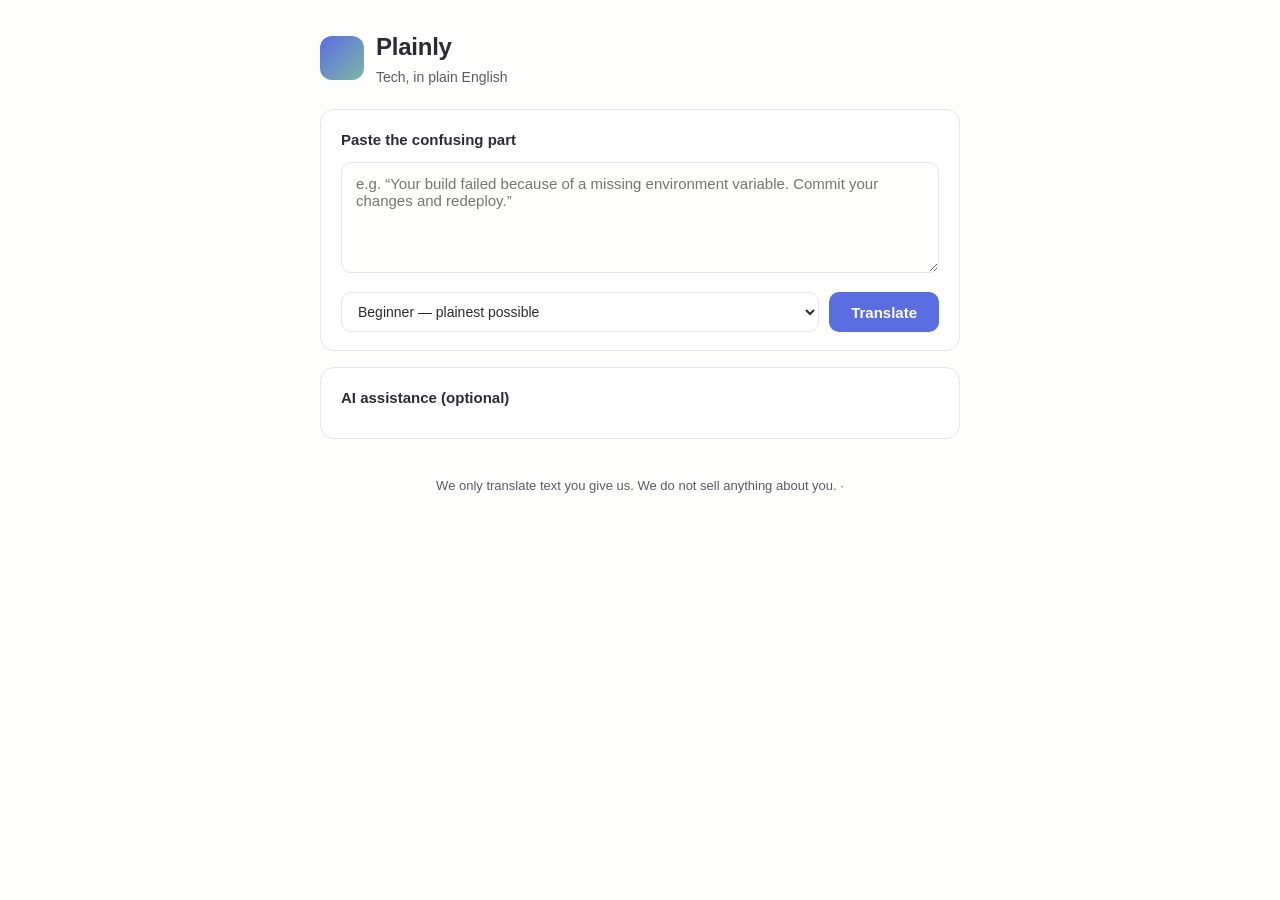
==== web/index.html @ da2fd2be "Prepare for Chrome Web Store + add Plainly Web PWA for Android/APK Chrome Web Store readiness: - man" ====
<!DOCTYPE html>
<html lang="en">
<head>
  <meta charset="UTF-8" />
  <meta name="viewport" content="width=device-width, initial-scale=1.0" />
  <title>Plainly — Tech, in plain English</title>
  <meta name="description" content="Paste confusing technical text and get a calm, plain-English explanation. Like Google Translate, but for tech jargon." />
  <meta name="theme-color" content="#5b6ee1" />
  <link rel="manifest" href="manifest.webmanifest" />
  <link rel="icon" href="icons/icon192.png" />
  <link rel="apple-touch-icon" href="icons/icon192.png" />
  <link rel="stylesheet" href="styles.css" />
</head>
<body>

  <header class="app-header">
    <span class="logo" aria-hidden="true"></span>
    <div>
      <h1>Plainly</h1>
      <p class="tagline">Tech, in plain English</p>
    </div>
  </header>

  <main class="app-main">

    <!-- ============ INPUT ============ -->
    <section class="card">
      <label for="input-text" class="card-heading">Paste the confusing part</label>
      <textarea
        id="input-text"
        rows="5"
        placeholder="e.g. “Your build failed because of a missing environment variable. Commit your changes and redeploy.”"
      ></textarea>

      <div class="controls">
        <select id="mode-select" aria-label="Explanation style">
          <option value="beginner">Beginner — plainest possible</option>
          <option value="business">Business owner</option>
          <option value="creator">Creator</option>
          <option value="adhd">ADHD — short chunks</option>
          <option value="devlite">Developer lite</option>
        </select>
        <button id="btn-translate" class="primary-btn">Translate</button>
      </div>
    </section>

    <!-- ============ RESULT ============ -->
    <section class="card" id="result-card" hidden>
      <h2 class="card-heading">In plain English</h2>
      <dl class="result">
        <dt>Plain meaning</dt>
        <dd id="out-plain"></dd>
        <dt>Why it matters</dt>
        <dd id="out-why"></dd>
        <dt>Next step</dt>
        <dd id="out-next"></dd>
        <dt id="out-risks-label" hidden>Risks</dt>
        <dd id="out-risks" hidden></dd>
        <dt>Terms translated</dt>
        <dd><ul id="out-terms" class="term-list"></ul></dd>
      </dl>
      <p id="out-source" class="note" hidden></p>
      <p id="out-note" class="note" hidden></p>
      <div class="controls">
        <button id="btn-copy" class="ghost-btn">Copy explanation</button>
        <button id="btn-ai-deeper" class="ghost-btn" hidden>Explain deeper with AI</button>
      </div>
    </section>

    <!-- ============ AI SETTINGS (collapsible, optional) ============ -->
    <details class="card">
      <summary class="card-heading">AI assistance (optional)</summary>
      <p class="note">
        Plainly works offline with its built-in glossary. Connect your own
        AI key for deeper explanations. Your key stays on this device.
      </p>
      <div class="settings-grid">
        <select id="ai-provider" aria-label="AI provider">
          <option value="none">Off — glossary only</option>
          <option value="claude">Claude (Anthropic)</option>
          <option value="openai">OpenAI</option>
          <option value="gemini">Gemini (Google)</option>
          <option value="local">Local model (Ollama)</option>
        </select>
        <input type="password" id="ai-key" placeholder="API key" autocomplete="off" hidden />
        <input type="text" id="ai-model" placeholder="Model (blank = default)" autocomplete="off" hidden />
        <button id="btn-ai-save" class="primary-btn" hidden>Save &amp; test</button>
      </div>
      <p id="ai-status" class="note" role="status"></p>
    </details>

    <p class="footer-note">
      We only translate text you give us. We do not sell anything about you.
      · <span id="glossary-count"></span>
    </p>
  </main>

  <!-- Shim must load first: it gives the shared extension services a
       chrome.* lookalike backed by localStorage/fetch. -->
  <script src="shim.js"></script>
  <script src="services/storageService.js"></script>
  <script src="services/glossaryService.js"></script>
  <script src="services/translator.js"></script>
  <script src="app.js"></script>
</body>
</html>
---- web/styles.css ----
/* Plainly Web — same calm design language as the extension. */
:root {
  --ink: #2b2b33;
  --ink-soft: #5b5b66;
  --paper: #fdfdfb;
  --card: #ffffff;
  --accent: #5b6ee1;
  --accent-soft: #eef0fc;
  --border: #e6e6ee;
  --green-soft: #e7f4ee;
  --radius: 14px;
  --font: -apple-system, BlinkMacSystemFont, "Segoe UI", Roboto,
    "Helvetica Neue", Arial, sans-serif;
}

@media (prefers-color-scheme: dark) {
  :root {
    --ink: #ececf1;
    --ink-soft: #a7a7b3;
    --paper: #1d1d24;
    --card: #26262f;
    --accent: #8a97e8;
    --accent-soft: #2c2f45;
    --border: #3a3a46;
    --green-soft: #233830;
  }
}

* { box-sizing: border-box; }

body {
  margin: 0;
  background: var(--paper);
  color: var(--ink);
  font-family: var(--font);
  font-size: 16px;
  line-height: 1.6;
}

.app-header {
  display: flex;
  align-items: center;
  gap: 12px;
  max-width: 680px;
  margin: 0 auto;
  padding: 28px 20px 8px;
}

.logo {
  width: 44px;
  height: 44px;
  border-radius: 12px;
  background: linear-gradient(135deg, var(--accent), #7fb6a4);
  flex: none;
}

.app-header h1 { margin: 0; font-size: 24px; letter-spacing: -0.01em; }
.tagline { margin: 0; color: var(--ink-soft); font-size: 14px; }

.app-main {
  max-width: 680px;
  margin: 0 auto;
  padding: 12px 20px 48px;
  display: grid;
  gap: 16px;
}

.card {
  background: var(--card);
  border: 1px solid var(--border);
  border-radius: var(--radius);
  padding: 18px 20px;
}

.card-heading {
  display: block;
  font-size: 15px;
  font-weight: 700;
  margin: 0 0 10px;
  cursor: default;
}
details .card-heading { cursor: pointer; }

textarea {
  width: 100%;
  padding: 12px 14px;
  border: 1px solid var(--border);
  border-radius: 10px;
  background: var(--paper);
  color: var(--ink);
  font-family: inherit;
  font-size: 15px;
  resize: vertical;
}
textarea:focus-visible { outline: 2px solid var(--accent); }

.controls {
  display: flex;
  gap: 10px;
  margin-top: 12px;
  flex-wrap: wrap;
}

select, input[type="password"], input[type="text"] {
  padding: 10px 12px;
  border: 1px solid var(--border);
  border-radius: 10px;
  background: var(--card);
  color: var(--ink);
  font-family: inherit;
  font-size: 14px;
  flex: 1;
  min-width: 180px;
}

.primary-btn {
  padding: 10px 22px;
  background: var(--accent);
  color: #fff;
  border: none;
  border-radius: 10px;
  font-family: inherit;
  font-size: 15px;
  font-weight: 600;
  cursor: pointer;
}
.primary-btn:hover { filter: brightness(1.08); }
.primary-btn:disabled { opacity: 0.6; cursor: wait; }

.ghost-btn {
  padding: 9px 16px;
  background: transparent;
  border: 1px solid var(--border);
  border-radius: 10px;
  color: var(--ink-soft);
  font-family: inherit;
  font-size: 14px;
  cursor: pointer;
}
.ghost-btn:hover { border-color: var(--accent); color: var(--accent); }

.result { margin: 0; }
.result dt {
  font-size: 12px;
  font-weight: 700;
  text-transform: uppercase;
  letter-spacing: 0.05em;
  color: var(--accent);
  margin-top: 12px;
}
.result dd { margin: 4px 0 0; }

.term-list { list-style: none; padding: 0; margin: 0; display: grid; gap: 4px; }
.term-list strong { text-transform: capitalize; }

.settings-grid { display: grid; gap: 10px; margin-top: 10px; }

.note { font-size: 13px; color: var(--ink-soft); margin: 10px 0 0; }

.footer-note {
  text-align: center;
  font-size: 13px;
  color: var(--ink-soft);
  padding: 8px;
}
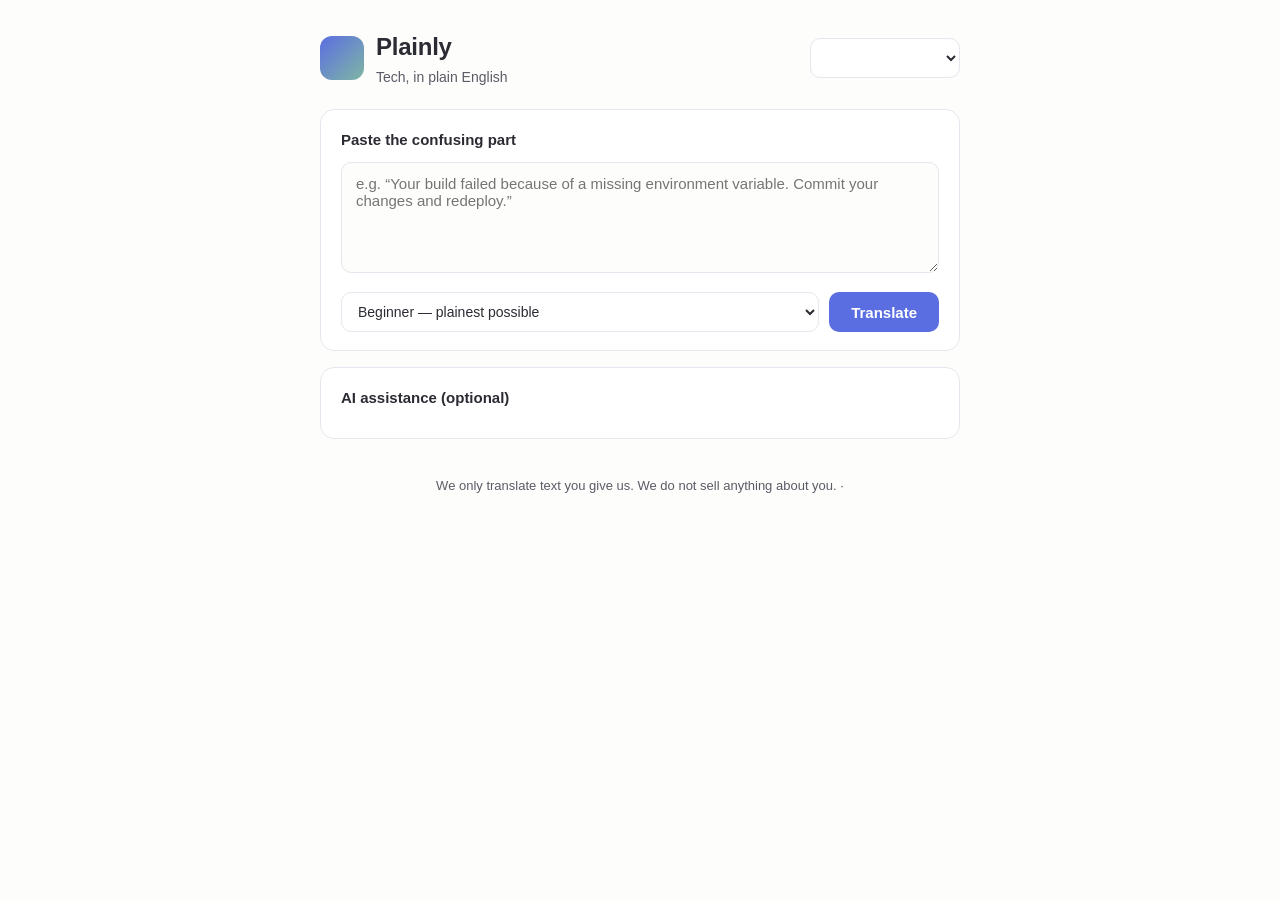
==== commit bc438d54: "Phase 1: multi-domain packs + canonical structured output + legal pack Turns Plainly into a multi-do" ====
--- a/web/index.html
+++ b/web/index.html
@@ -15,10 +15,11 @@
 
   <header class="app-header">
     <span class="logo" aria-hidden="true"></span>
-    <div>
+    <div class="app-title">
       <h1>Plainly</h1>
-      <p class="tagline">Tech, in plain English</p>
+      <p class="tagline" id="tagline">Tech, in plain English</p>
     </div>
+    <select id="domain-select" class="domain-select" aria-label="Knowledge domain"></select>
   </header>
 
   <main class="app-main">
@@ -63,6 +64,7 @@
       <p id="out-note" class="note" hidden></p>
       <div class="controls">
         <button id="btn-copy" class="ghost-btn">Copy explanation</button>
+        <button id="btn-copy-json" class="ghost-btn">Copy as JSON</button>
         <button id="btn-ai-deeper" class="ghost-btn" hidden>Explain deeper with AI</button>
       </div>
     </section>
--- a/web/styles.css
+++ b/web/styles.css
@@ -54,8 +54,12 @@
   flex: none;
 }
 
+.app-title { flex: 1; }
 .app-header h1 { margin: 0; font-size: 24px; letter-spacing: -0.01em; }
 .tagline { margin: 0; color: var(--ink-soft); font-size: 14px; }
+
+/* Domain picker sits at the end of the header; don't let it stretch. */
+.domain-select { flex: 0 0 auto; min-width: 150px; }
 
 .app-main {
   max-width: 680px;
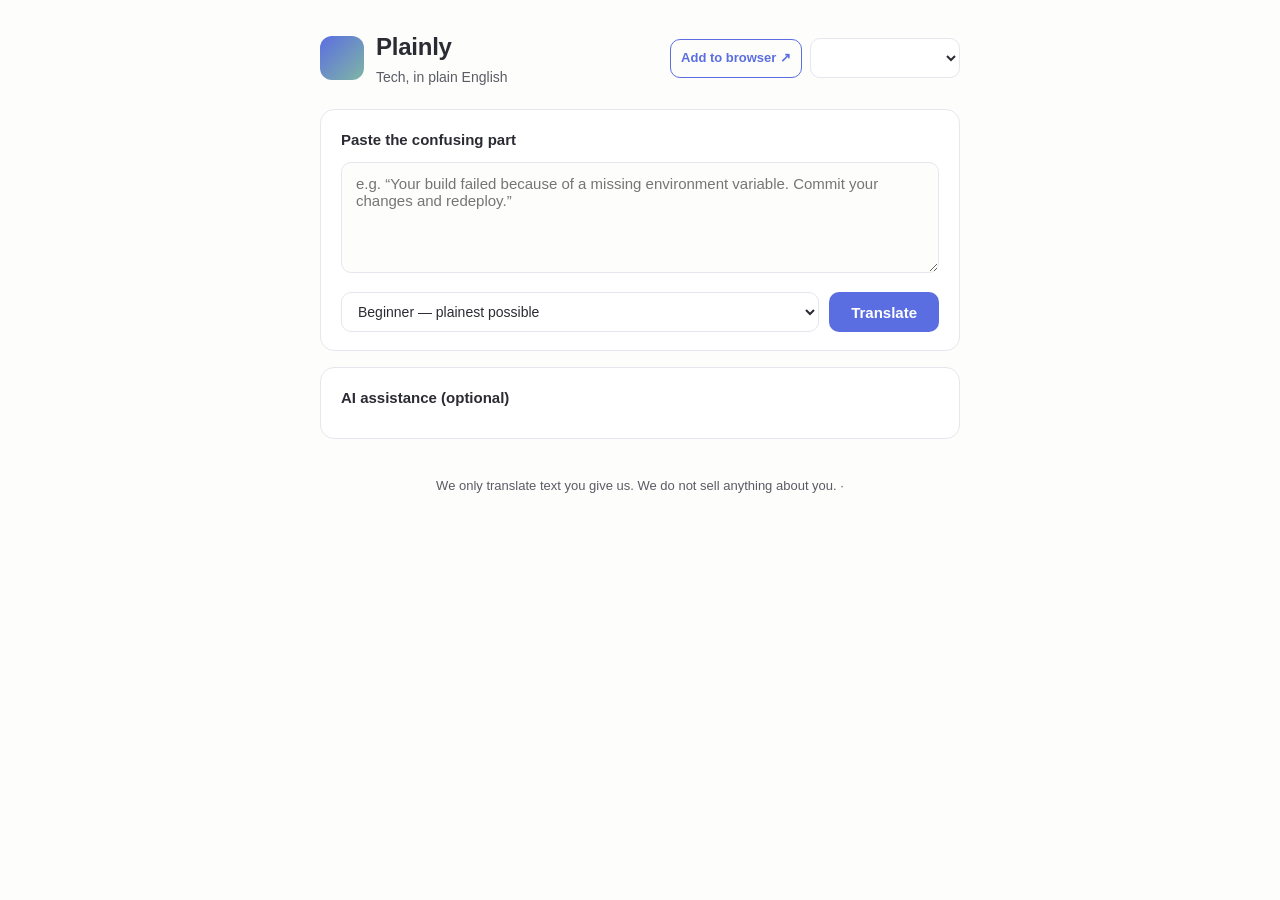
==== commit 6f9dbb20: "Auto-switch packs by site + add install CTA to web app Auto-switching: - glossaryService gains detec" ====
--- a/web/index.html
+++ b/web/index.html
@@ -19,7 +19,19 @@
       <h1>Plainly</h1>
       <p class="tagline" id="tagline">Tech, in plain English</p>
     </div>
-    <select id="domain-select" class="domain-select" aria-label="Knowledge domain"></select>
+    <div class="header-actions">
+      <button id="btn-install" class="install-btn" type="button" hidden>
+        ⤓ Install app
+      </button>
+      <a
+        id="link-extension"
+        class="install-link"
+        href="https://github.com/Naylahknee/plainly-extension#install-unpacked"
+        target="_blank"
+        rel="noopener"
+      >Add to browser ↗</a>
+      <select id="domain-select" class="domain-select" aria-label="Knowledge domain"></select>
+    </div>
   </header>
 
   <main class="app-main">
--- a/web/styles.css
+++ b/web/styles.css
@@ -58,6 +58,39 @@
 .app-header h1 { margin: 0; font-size: 24px; letter-spacing: -0.01em; }
 .tagline { margin: 0; color: var(--ink-soft); font-size: 14px; }
 
+.header-actions {
+  display: flex;
+  align-items: center;
+  gap: 8px;
+  flex-wrap: wrap;
+  justify-content: flex-end;
+}
+
+.install-btn {
+  border: none;
+  background: var(--accent);
+  color: #fff;
+  font: inherit;
+  font-size: 13px;
+  font-weight: 600;
+  padding: 8px 12px;
+  border-radius: 10px;
+  cursor: pointer;
+}
+.install-btn:hover { filter: brightness(1.08); }
+
+.install-link {
+  font-size: 13px;
+  font-weight: 600;
+  color: var(--accent);
+  text-decoration: none;
+  padding: 8px 10px;
+  border: 1px solid var(--accent);
+  border-radius: 10px;
+  white-space: nowrap;
+}
+.install-link:hover { background: rgba(0, 0, 0, 0.04); }
+
 /* Domain picker sits at the end of the header; don't let it stretch. */
 .domain-select { flex: 0 0 auto; min-width: 150px; }
 
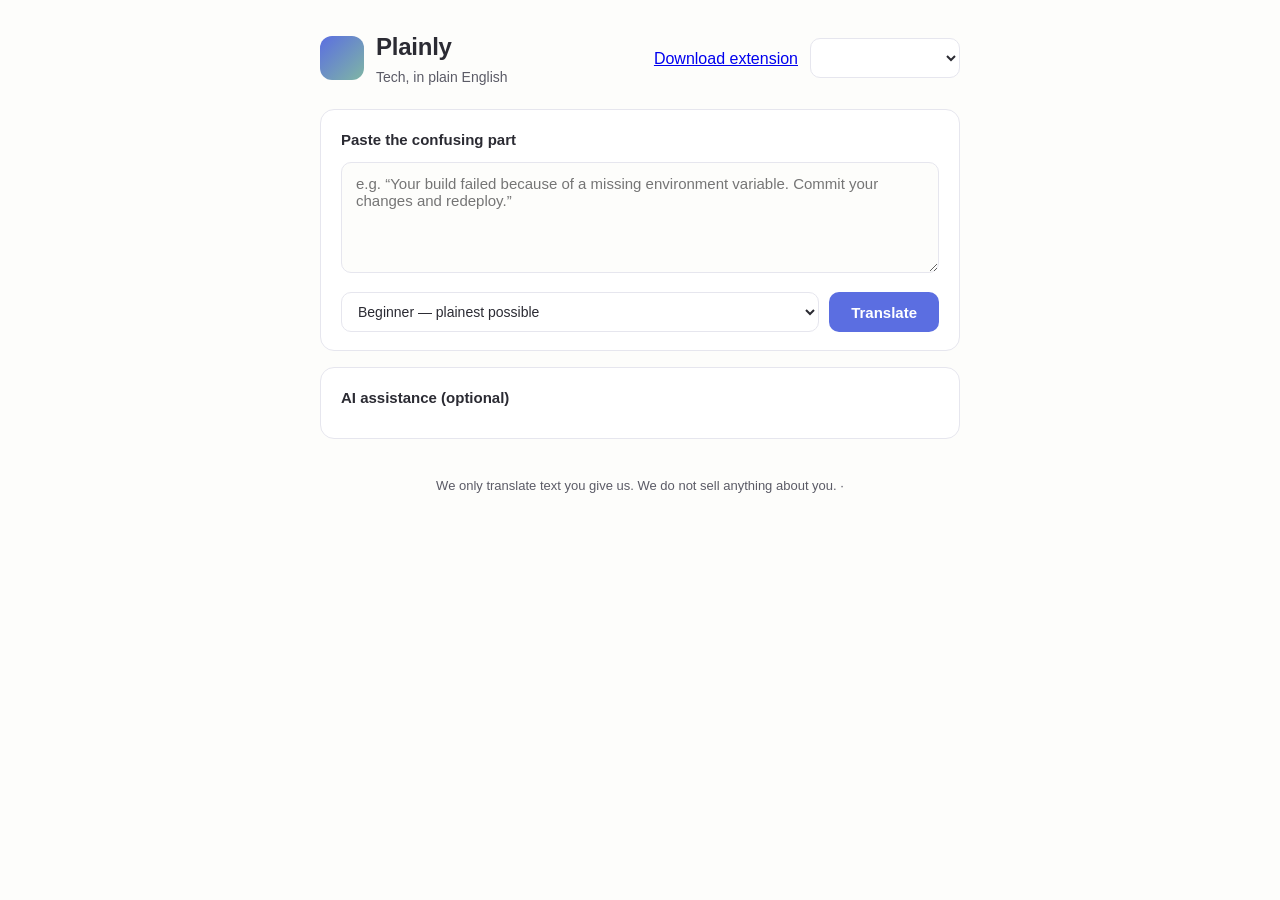
==== commit 0c649b88: "Add extension download button to web app" ====
--- a/web/index.html
+++ b/web/index.html
@@ -19,19 +19,8 @@
       <h1>Plainly</h1>
       <p class="tagline" id="tagline">Tech, in plain English</p>
     </div>
-    <div class="header-actions">
-      <button id="btn-install" class="install-btn" type="button" hidden>
-        ⤓ Install app
-      </button>
-      <a
-        id="link-extension"
-        class="install-link"
-        href="https://github.com/Naylahknee/plainly-extension#install-unpacked"
-        target="_blank"
-        rel="noopener"
-      >Add to browser ↗</a>
-      <select id="domain-select" class="domain-select" aria-label="Knowledge domain"></select>
-    </div>
+    <a class="download-btn" href="https://github.com/Naylahknee/plainly-extension/archive/refs/heads/claude/serene-euler-9hzdf3.zip" aria-label="Download Plainly Chrome extension as a ZIP file">Download extension</a>
+    <select id="domain-select" class="domain-select" aria-label="Knowledge domain"></select>
   </header>
 
   <main class="app-main">
